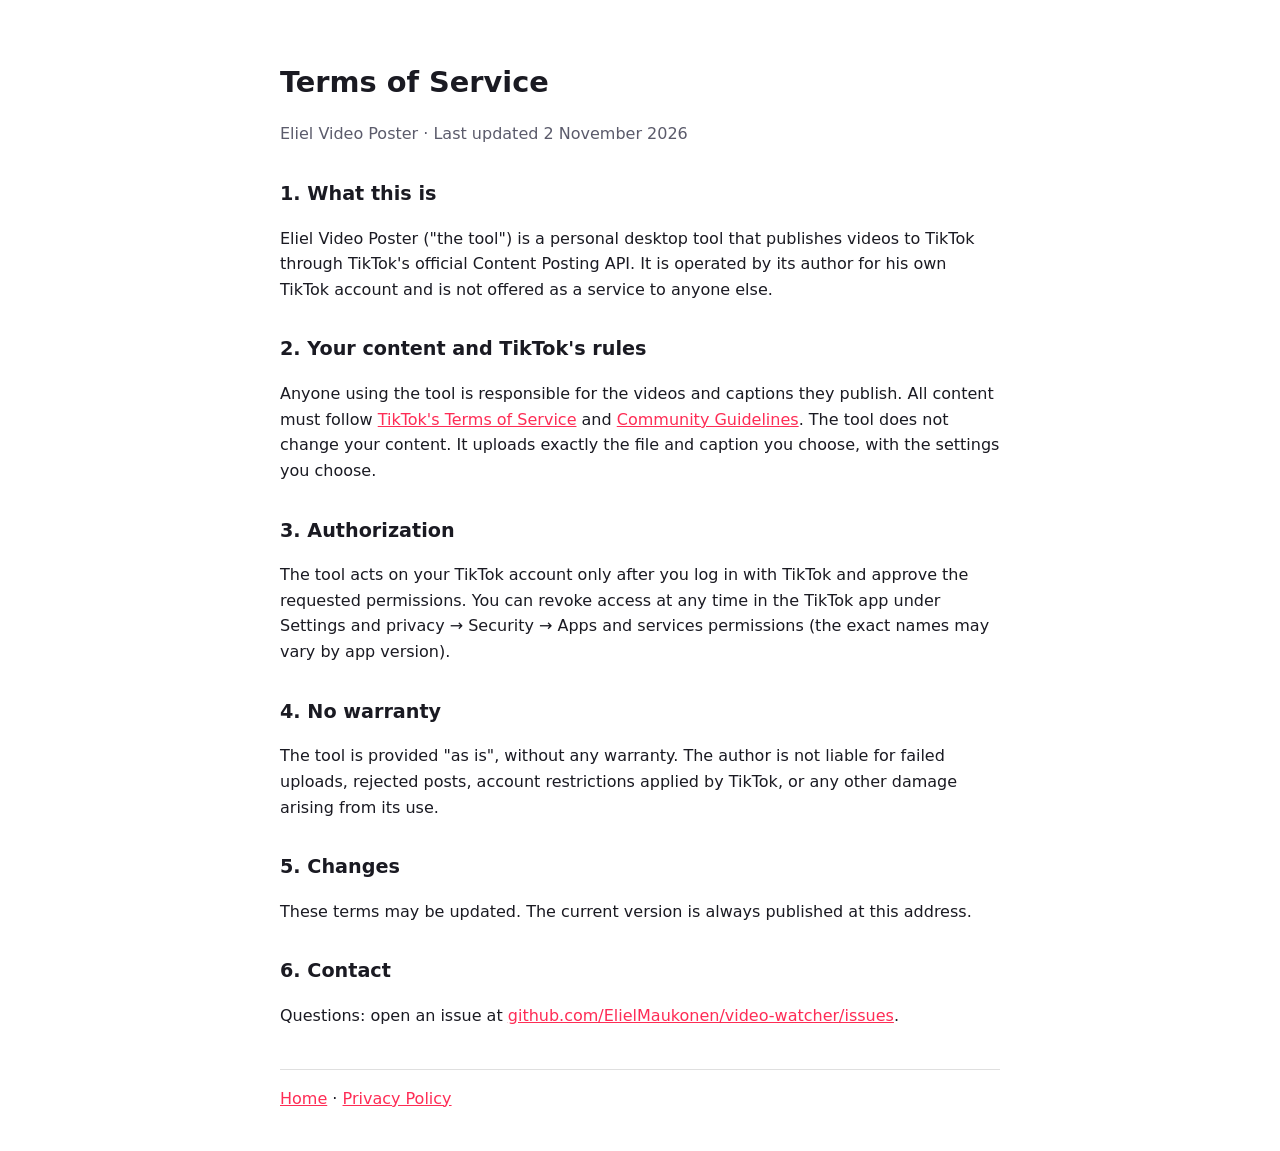
==== docs/terms.html @ 3d8ff007 "Add GitHub Pages site with Terms of Service and Privacy Policy TikTok's app form requires verified T" ====
<!doctype html>
<html lang="en"><head><meta charset="utf-8"><meta name="viewport" content="width=device-width,initial-scale=1">
<title>Terms of Service</title><link rel="stylesheet" href="style.css"></head>
<body><main>
<h1>Terms of Service</h1>
<p class="muted">Eliel Video Poster · Last updated 2 November 2026</p>
<h2>1. What this is</h2>
<p>Eliel Video Poster ("the tool") is a personal desktop tool that publishes videos to TikTok through
TikTok's official Content Posting API. It is operated by its author for his own TikTok account and is not
offered as a service to anyone else.</p>
<h2>2. Your content and TikTok's rules</h2>
<p>Anyone using the tool is responsible for the videos and captions they publish. All content must follow
<a href="https://www.tiktok.com/legal/terms-of-service">TikTok's Terms of Service</a> and
<a href="https://www.tiktok.com/community-guidelines">Community Guidelines</a>. The tool does not change your
content. It uploads exactly the file and caption you choose, with the settings you choose.</p>
<h2>3. Authorization</h2>
<p>The tool acts on your TikTok account only after you log in with TikTok and approve the requested permissions.
You can revoke access at any time in the TikTok app under Settings and privacy → Security → Apps and services
permissions (the exact names may vary by app version).</p>
<h2>4. No warranty</h2>
<p>The tool is provided "as is", without any warranty. The author is not liable for failed uploads, rejected posts,
account restrictions applied by TikTok, or any other damage arising from its use.</p>
<h2>5. Changes</h2>
<p>These terms may be updated. The current version is always published at this address.</p>
<h2>6. Contact</h2>
<p>Questions: open an issue at <a href="https://github.com/ElielMaukonen/video-watcher/issues">github.com/ElielMaukonen/video-watcher/issues</a>.</p>
<nav><a href="index.html">Home</a> · <a href="privacy.html">Privacy Policy</a></nav>
</main></body></html>
---- docs/style.css ----
:root{--bg:#fff;--fg:#1a1a22;--muted:#5b5b6b;--accent:#fe2c55}
@media (prefers-color-scheme:dark){:root{--bg:#121218;--fg:#ececf2;--muted:#a0a0b0}}
body{background:var(--bg);color:var(--fg);font:16px/1.6 system-ui,-apple-system,Segoe UI,sans-serif;margin:0}
main{max-width:720px;margin:0 auto;padding:40px 16px}
h1{font-size:1.8rem;margin-bottom:.2rem}h2{font-size:1.2rem;margin-top:2rem}
.muted{color:var(--muted)}a{color:var(--accent)}
nav{margin-top:2.5rem;border-top:1px solid #8884;padding-top:1rem}
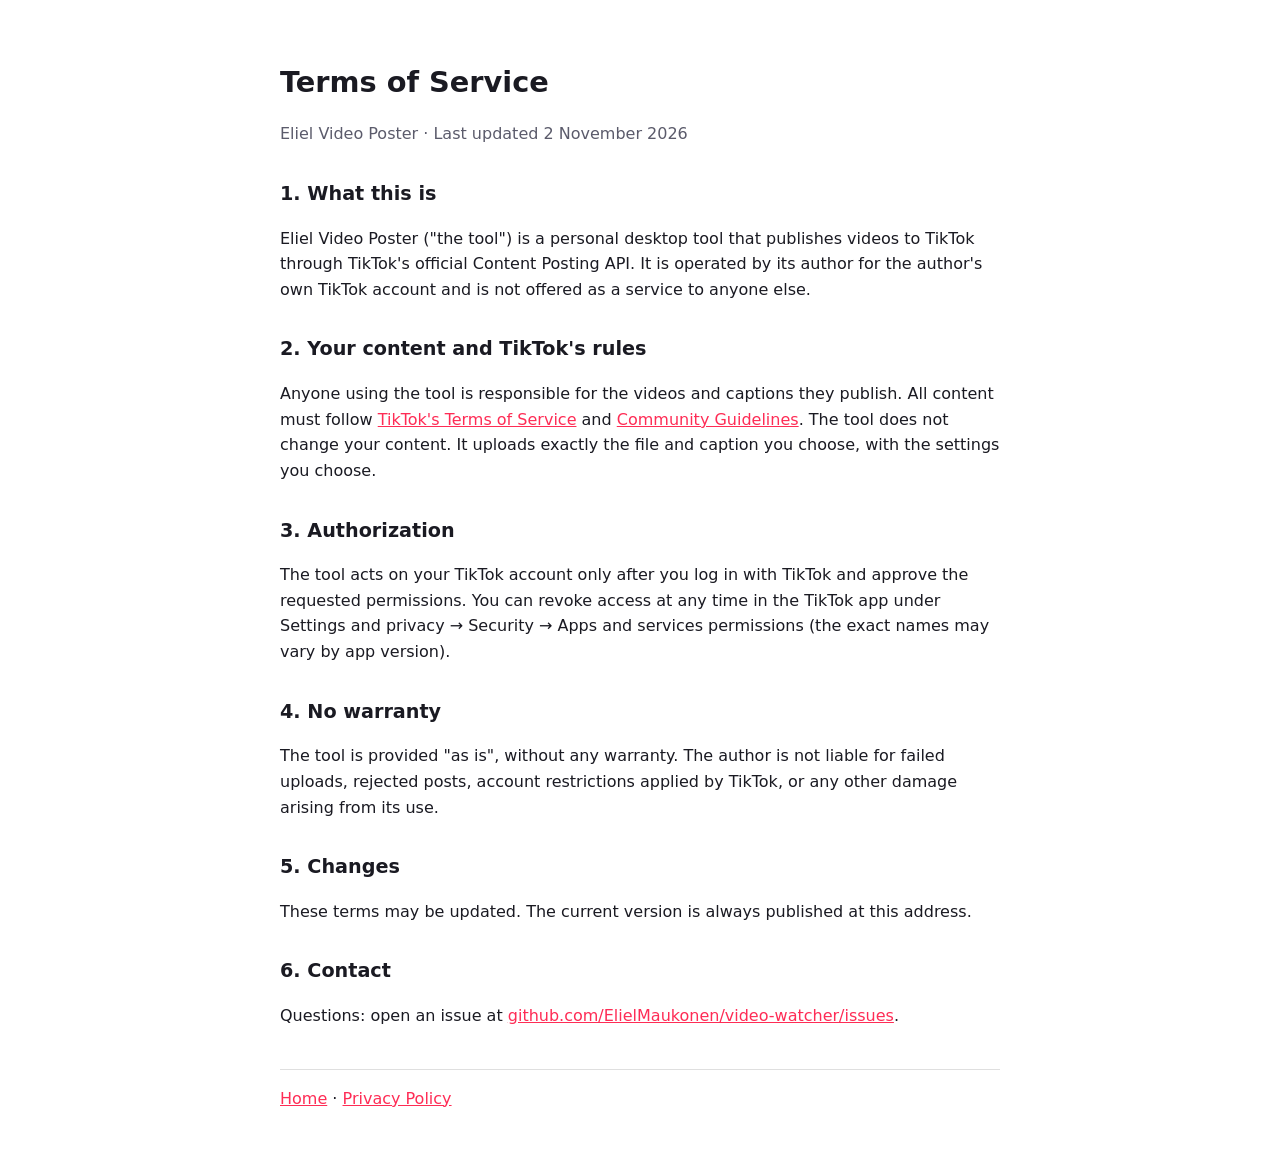
==== commit 0f01be4f: "Pages: drop unverified claims from policy text Co-Authored-By: Claude Opus 5.5 <noreply@anthropic.co" ====
--- a/docs/terms.html
+++ b/docs/terms.html
@@ -6,7 +6,7 @@
 <p class="muted">Eliel Video Poster · Last updated 2 November 2026</p>
 <h2>1. What this is</h2>
 <p>Eliel Video Poster ("the tool") is a personal desktop tool that publishes videos to TikTok through
-TikTok's official Content Posting API. It is operated by its author for his own TikTok account and is not
+TikTok's official Content Posting API. It is operated by its author for the author's own TikTok account and is not
 offered as a service to anyone else.</p>
 <h2>2. Your content and TikTok's rules</h2>
 <p>Anyone using the tool is responsible for the videos and captions they publish. All content must follow
